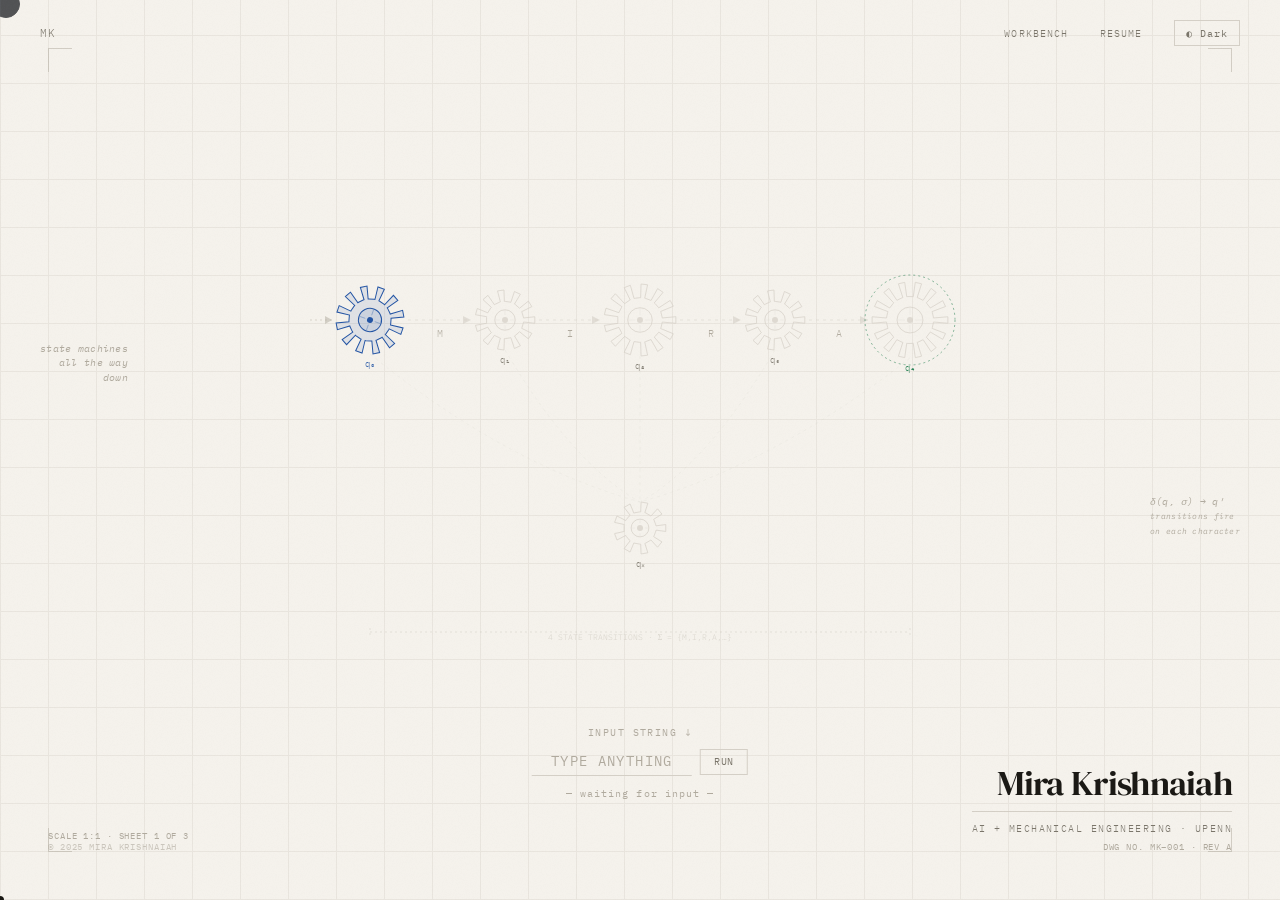
==== index.html @ 8bf353c4 "Initial site — Mira Krishnaiah portfolio Landing (DFA gear animation), Workbench (desk scene with pr" ====
<!DOCTYPE html>
<html lang="en">
<head>
<meta charset="UTF-8">
<meta name="viewport" content="width=device-width, initial-scale=1.0">
<title>Mira Krishnaiah</title>
<script>if(localStorage.getItem('theme')==='dark')document.documentElement.setAttribute('data-theme','dark');</script>
<link rel="preconnect" href="https://fonts.googleapis.com">
<link href="https://fonts.googleapis.com/css2?family=DM+Serif+Display:ital@0;1&family=IBM+Plex+Mono:ital,wght@0,300;0,400;0,500;1,300;1,400&family=DM+Sans:ital,wght@0,300;0,400;0,500;1,300&display=swap" rel="stylesheet">
<link rel="stylesheet" href="style.css">
<style>
/* ─────────────────────────────────────────────
   LANDING-SPECIFIC STYLES
───────────────────────────────────────────── */

/* Drawing frame — full-viewport centered canvas area */
.drawing-frame {
  position: relative;
  width: 100vw;
  height: 100vh;
  display: flex;
  align-items: center;
  justify-content: center;
  overflow: hidden;
}

/* Blueprint grid — very subtle */
.drawing-frame::before {
  content: '';
  position: absolute;
  inset: 0;
  background-image:
    repeating-linear-gradient(0deg, var(--rule) 0, var(--rule) 1px, transparent 1px, transparent 48px),
    repeating-linear-gradient(90deg, var(--rule) 0, var(--rule) 1px, transparent 1px, transparent 48px);
  opacity: 0.35;
}

/* Corner registration marks */
.reg {
  position: absolute;
  width: 24px; height: 24px;
  border-color: var(--ink4);
  border-style: solid;
  opacity: 0.5;
}
.reg-tl { top: 3rem; left: 3rem; border-width: 1px 0 0 1px; }
.reg-tr { top: 3rem; right: 3rem; border-width: 1px 1px 0 0; }
.reg-bl { bottom: 3rem; left: 3rem; border-width: 0 0 1px 1px; }
.reg-br { bottom: 3rem; right: 3rem; border-width: 0 1px 1px 0; }

/* Sheet title block — bottom right */
.title-block {
  position: absolute;
  bottom: 3rem; right: 3rem;
  text-align: right;
  opacity: 0;
  animation: fadeIn 1s ease 1.5s forwards;
}

.title-block-name {
  font-family: var(--font-display);
  font-size: 2.2rem;
  color: var(--ink);
  letter-spacing: -0.02em;
  line-height: 1;
}

.title-block-sub {
  font-family: var(--font-mono);
  font-size: 0.6rem;
  font-weight: 300;
  color: var(--ink3);
  letter-spacing: 0.15em;
  text-transform: uppercase;
  margin-top: 0.35rem;
}

.title-block-rule {
  width: 100%;
  height: 1px;
  background: var(--rule);
  margin: 0.6rem 0;
}

.title-block-meta {
  font-family: var(--font-mono);
  font-size: 0.55rem;
  color: var(--ink4);
  letter-spacing: 0.1em;
}

/* Drawing number — bottom left */
.drawing-number {
  position: absolute;
  bottom: 3rem; left: 3rem;
  font-family: var(--font-mono);
  font-size: 0.55rem;
  color: var(--ink4);
  letter-spacing: 0.1em;
  opacity: 0;
  animation: fadeIn 1s ease 1.8s forwards;
}

/* Margin annotations */
.margin-note {
  position: absolute;
  font-family: var(--font-mono);
  font-size: 0.6rem;
  font-style: italic;
  color: var(--ink4);
  letter-spacing: 0.03em;
  line-height: 1.5;
  max-width: 140px;
  opacity: 0;
  animation: fadeIn 1s ease 2s forwards;
  cursor: default;
}
.margin-note.left { text-align: right; }
.margin-note-1 {
  top: 38%; left: 2.5rem;
  text-align: right;
}
.margin-note-2 {
  top: 55%; right: 2.5rem;
  text-align: left;
}

/* Tooltip for margin note */
.margin-note[data-tooltip] {
  position: absolute;
}
.margin-note[data-tooltip]::after {
  content: attr(data-tooltip);
  position: absolute;
  left: calc(100% + 0.75rem);
  top: 0;
  background: var(--bg2);
  border: 1px solid var(--rule);
  color: var(--ink3);
  font-family: var(--font-mono);
  font-size: 0.55rem;
  font-style: normal;
  letter-spacing: 0.05em;
  padding: 0.3rem 0.6rem;
  white-space: nowrap;
  opacity: 0;
  pointer-events: none;
  transition: opacity 0.2s ease;
  z-index: 100;
}
.margin-note[data-tooltip]:hover::after {
  opacity: 1;
}

/* DFA canvas */
#dfa-canvas {
  position: relative;
  z-index: 10;
  opacity: 0;
  animation: fadeIn 1.2s ease 0.4s forwards;
}

/* Input terminal */
.terminal {
  position: absolute;
  bottom: 6.5rem;
  left: 50%;
  transform: translateX(-50%);
  z-index: 20;
  text-align: center;
  opacity: 0;
  animation: fadeIn 1s ease 2.2s forwards;
}

.terminal-label {
  font-family: var(--font-mono);
  font-size: 0.6rem;
  color: var(--ink4);
  letter-spacing: 0.15em;
  text-transform: uppercase;
  margin-bottom: 0.5rem;
}

.terminal-input-row {
  display: flex;
  align-items: center;
  gap: 0.5rem;
  justify-content: center;
}

#dfa-input {
  font-family: var(--font-mono);
  font-size: 0.85rem;
  font-weight: 400;
  letter-spacing: 0.2em;
  text-transform: uppercase;
  background: transparent;
  border: none;
  border-bottom: 1px solid var(--rule);
  color: var(--ink);
  width: 160px;
  padding: 0.3rem 0.5rem;
  text-align: center;
  outline: none;
  cursor: none;
  transition: border-color .2s;
  caret-color: var(--sapphire);
}
#dfa-input:focus { border-bottom-color: var(--sapphire); }
#dfa-input::placeholder { color: var(--ink4); letter-spacing: 0.1em; }

#dfa-run {
  font-family: var(--font-mono);
  font-size: 0.6rem;
  letter-spacing: 0.1em;
  text-transform: uppercase;
  background: none;
  border: 1px solid var(--rule);
  color: var(--ink3);
  padding: 0.35rem 0.8rem;
  cursor: none;
  transition: all .2s;
}
#dfa-run:hover {
  border-color: var(--sapphire);
  color: var(--sapphire);
}

#dfa-status {
  font-family: var(--font-mono);
  font-size: 0.65rem;
  letter-spacing: 0.1em;
  margin-top: 0.6rem;
  height: 1em;
  transition: color .3s;
}
.status-accept { color: var(--accept); }
.status-reject { color: var(--reject); }
.status-idle   { color: var(--ink4); }

/* Dimension line SVG overlay */
#dim-svg {
  position: absolute;
  inset: 0;
  width: 100%; height: 100%;
  pointer-events: none;
  z-index: 5;
  opacity: 0;
  animation: fadeIn 1s ease 1.6s forwards;
}
</style>
</head>
<body>

<!-- NAV -->
<nav>
  <a href="index.html" class="nav-sig">MK</a>
  <div class="nav-right">
    <a href="workbench.html" class="nav-link">Workbench</a>
    <a href="resume.html" class="nav-link">Resume</a>
    <button id="theme-btn">◐ Dark</button>
  </div>
</nav>

<!-- MAIN DRAWING FRAME -->
<div class="drawing-frame">

  <!-- Registration marks -->
  <div class="reg reg-tl"></div>
  <div class="reg reg-tr"></div>
  <div class="reg reg-bl"></div>
  <div class="reg reg-br"></div>

  <!-- Dimension line SVG overlay -->
  <svg id="dim-svg" xmlns="http://www.w3.org/2000/svg"></svg>

  <!-- DFA Canvas -->
  <canvas id="dfa-canvas"></canvas>

  <!-- Margin annotations -->
  <div class="margin-note margin-note-1" data-tooltip="— cf. Ghrist, MTM">
    state machines<br>all the way<br>down
  </div>

  <div class="margin-note margin-note-2">
    δ(q, σ) → q′<br>
    <span style="color:var(--ink4);font-size:0.5rem;">transitions fire<br>on each character</span>
  </div>

  <!-- Input terminal -->
  <div class="terminal">
    <div class="terminal-label">Input string ↓</div>
    <div class="terminal-input-row">
      <input id="dfa-input" type="text" maxlength="12" placeholder="type anything" autocomplete="off" spellcheck="false">
      <button id="dfa-run">Run</button>
    </div>
    <div id="dfa-status" class="status-idle">— waiting for input —</div>
  </div>

  <!-- Title block -->
  <div class="title-block">
    <div class="title-block-name">Mira Krishnaiah</div>
    <div class="title-block-rule"></div>
    <div class="title-block-sub">AI + Mechanical Engineering · UPenn</div>
    <div style="height:0.4rem"></div>
    <div class="title-block-meta">DWG NO. MK–001 · REV A</div>
  </div>

  <!-- Drawing number -->
  <div class="drawing-number">
    SCALE 1:1 · SHEET 1 OF 3<br>
    <span style="opacity:0.6">© 2025 MIRA KRISHNAIAH</span>
  </div>

</div>

<!-- cursor elements -->
<div id="cur-dot"></div>
<div id="cur-ring"></div>

<script src="dfa.js"></script>
<script src="cursor.js"></script>

<!-- theme toggle JS -->
<script>
(function() {
  const btn = document.getElementById('theme-btn');
  if (!btn) return;
  const isDark = () => document.documentElement.getAttribute('data-theme') === 'dark';
  btn.textContent = isDark() ? '◑ Light' : '◐ Dark';
  btn.addEventListener('click', function() {
    const dark = !isDark();
    document.documentElement.setAttribute('data-theme', dark ? 'dark' : '');
    localStorage.setItem('theme', dark ? 'dark' : 'light');
    btn.textContent = dark ? '◑ Light' : '◐ Dark';
    if (typeof drawDFA === 'function') drawDFA();
  });
})();
</script>
</body>
</html>
---- style.css ----
/* ═══════════════════════════════════════════════════════════
   style.css — Mira Krishnaiah Portfolio
   Shared styles across all pages
   ═══════════════════════════════════════════════════════════ */

/* ─────────────────────────────────────────────
   DESIGN TOKENS
───────────────────────────────────────────── */
:root {
  --bg:        #f5f2ec;
  --bg2:       #edeae2;
  --ink:       #1a1814;
  --ink2:      #3d3a34;
  --ink3:      #7a756a;
  --ink4:      #b0aa9e;
  --rule:      #d4cfc6;
  --metal:     #8a9aaa;
  --metal2:    #c8d4dc;
  --sapphire:  #2455a4;
  --amber:     #c47c1a;
  --emerald:   #1a7a4a;
  --ruby:      #a42424;
  --accept:    #1a7a4a;
  --reject:    #a42424;
  --active:    #2455a4;

  --font-display: 'DM Serif Display', Georgia, serif;
  --font-mono:    'IBM Plex Mono', 'Courier New', monospace;
  --font-body:    'DM Sans', system-ui, sans-serif;
}

[data-theme="dark"] {
  --bg:        #141210;
  --bg2:       #1c1a17;
  --ink:       #f0ece4;
  --ink2:      #c8c4bc;
  --ink3:      #7a7570;
  --ink4:      #4a4640;
  --rule:      #2a2720;
  --metal:     #6a7a8a;
  --metal2:    #2a3540;
  --sapphire:  #4a7fd4;
  --amber:     #d4962a;
  --emerald:   #2a9a5a;
  --ruby:      #c43434;
}

/* ─────────────────────────────────────────────
   RESET
───────────────────────────────────────────── */
*, *::before, *::after {
  box-sizing: border-box;
  margin: 0;
  padding: 0;
}

html { font-size: 16px; }

/* ─────────────────────────────────────────────
   BODY + PAPER TEXTURE
───────────────────────────────────────────── */
body {
  background: var(--bg);
  color: var(--ink);
  font-family: var(--font-body);
  min-height: 100vh;
  overflow-x: hidden;
  cursor: none;
  transition: background 0.4s ease, color 0.4s ease;
}

body::before {
  content: '';
  position: fixed;
  inset: 0;
  background-image: url("data:image/svg+xml,%3Csvg xmlns='http://www.w3.org/2000/svg' width='300' height='300'%3E%3Cfilter id='n'%3E%3CfeTurbulence type='fractalNoise' baseFrequency='0.9' numOctaves='4' stitchTiles='stitch'/%3E%3C/filter%3E%3Crect width='300' height='300' filter='url(%23n)' opacity='0.04'/%3E%3C/svg%3E");
  pointer-events: none;
  z-index: 1;
  opacity: 0.5;
}

/* ─────────────────────────────────────────────
   NAV
───────────────────────────────────────────── */
nav {
  position: fixed;
  top: 0; left: 0; right: 0;
  z-index: 500;
  display: flex;
  align-items: center;
  justify-content: space-between;
  padding: 1.25rem 2.5rem;
  background: transparent;
}

.nav-sig {
  font-family: var(--font-mono);
  font-size: 0.7rem;
  font-weight: 300;
  color: var(--ink3);
  letter-spacing: 0.12em;
  text-transform: uppercase;
  text-decoration: none;
  transition: color .2s;
  cursor: none;
}
.nav-sig:hover { color: var(--sapphire); }

.nav-right {
  display: flex;
  align-items: center;
  gap: 2rem;
}

.nav-link {
  font-family: var(--font-mono);
  font-size: 0.65rem;
  font-weight: 300;
  color: var(--ink3);
  text-decoration: none;
  letter-spacing: 0.1em;
  text-transform: uppercase;
  transition: color .2s;
  cursor: none;
  position: relative;
}
.nav-link::after {
  content: '';
  position: absolute;
  bottom: -3px; left: 0;
  width: 0; height: 1px;
  background: var(--sapphire);
  transition: width .25s ease;
}
.nav-link:hover { color: var(--sapphire); }
.nav-link:hover::after { width: 100%; }
.nav-link.active {
  color: var(--ink2);
}
.nav-link.active::after {
  width: 100%;
  background: var(--ink4);
}

/* theme toggle */
#theme-btn {
  background: none;
  border: 1px solid var(--rule);
  color: var(--ink3);
  font-family: var(--font-mono);
  font-size: 0.6rem;
  letter-spacing: 0.1em;
  padding: 0.35rem 0.7rem;
  cursor: none;
  transition: all .2s;
}
#theme-btn:hover {
  border-color: var(--ink3);
  color: var(--ink);
}

/* ─────────────────────────────────────────────
   CURSOR
───────────────────────────────────────────── */
#cur-dot {
  position: fixed;
  width: 8px;
  height: 8px;
  background: var(--ink);
  border-radius: 50%;
  pointer-events: none;
  z-index: 9999;
  transform: translate(-50%, -50%);
  transition: width .15s, height .15s, background .15s;
}

#cur-ring {
  position: fixed;
  width: 28px;
  height: 28px;
  border: 1px solid white;
  border-radius: 50%;
  pointer-events: none;
  z-index: 9998;
  transform: translate(-50%, -50%);
  mix-blend-mode: difference;
  background: white;
  opacity: 0.7;
  transition: width .2s, height .2s, opacity .2s;
}

#cur-dot.hover {
  width: 14px;
  height: 14px;
}

#cur-ring.hover {
  width: 44px;
  height: 44px;
}

/* ─────────────────────────────────────────────
   ANIMATIONS
───────────────────────────────────────────── */
@keyframes fadeIn {
  from { opacity: 0; }
  to   { opacity: 1; }
}

@keyframes fadeUp {
  from { opacity: 0; transform: translateY(12px); }
  to   { opacity: 1; transform: translateY(0); }
}
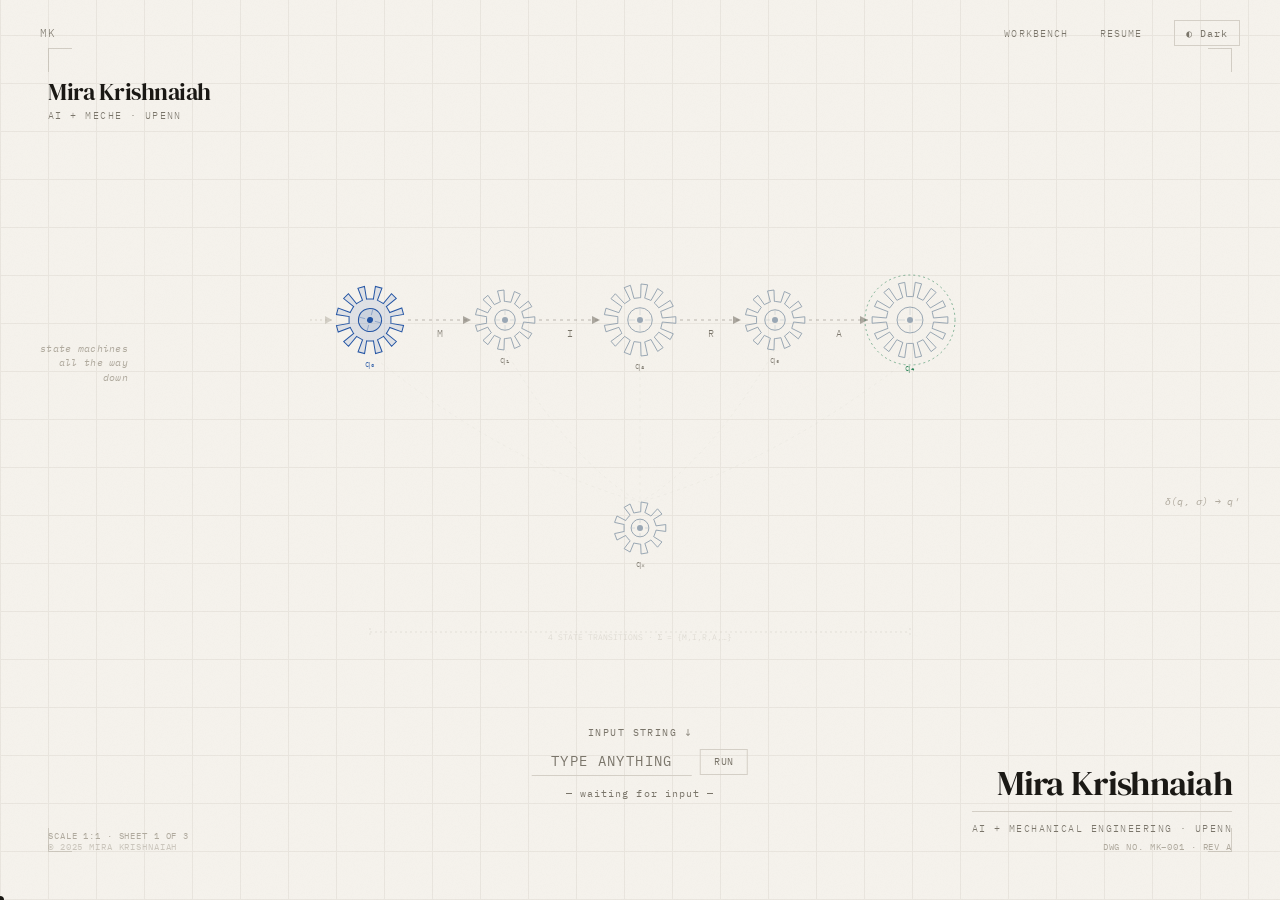
==== commit 33512247: "Portfolio updates across all three pages Landing (index.html): remove Ghrist tooltip + transitions-f" ====
--- a/index.html
+++ b/index.html
@@ -125,31 +125,29 @@
   text-align: left;
 }
 
-/* Tooltip for margin note */
-.margin-note[data-tooltip] {
-  position: absolute;
-}
-.margin-note[data-tooltip]::after {
-  content: attr(data-tooltip);
-  position: absolute;
-  left: calc(100% + 0.75rem);
-  top: 0;
-  background: var(--bg2);
-  border: 1px solid var(--rule);
+/* Name block — top left */
+.name-block {
+  position: absolute;
+  top: 5rem; left: 3rem;
+  opacity: 0;
+  animation: fadeIn 1s ease 1.5s forwards;
+  z-index: 10;
+}
+.name-block-name {
+  font-family: var(--font-display);
+  font-size: 1.5rem;
+  color: var(--ink);
+  letter-spacing: -0.02em;
+  line-height: 1;
+}
+.name-block-sub {
+  font-family: var(--font-mono);
+  font-size: 0.6rem;
+  font-weight: 300;
   color: var(--ink3);
-  font-family: var(--font-mono);
-  font-size: 0.55rem;
-  font-style: normal;
-  letter-spacing: 0.05em;
-  padding: 0.3rem 0.6rem;
-  white-space: nowrap;
-  opacity: 0;
-  pointer-events: none;
-  transition: opacity 0.2s ease;
-  z-index: 100;
-}
-.margin-note[data-tooltip]:hover::after {
-  opacity: 1;
+  letter-spacing: 0.15em;
+  text-transform: uppercase;
+  margin-top: 0.3rem;
 }
 
 /* DFA canvas */
@@ -175,7 +173,7 @@
 .terminal-label {
   font-family: var(--font-mono);
   font-size: 0.6rem;
-  color: var(--ink4);
+  color: var(--ink3);
   letter-spacing: 0.15em;
   text-transform: uppercase;
   margin-bottom: 0.5rem;
@@ -207,7 +205,7 @@
   caret-color: var(--sapphire);
 }
 #dfa-input:focus { border-bottom-color: var(--sapphire); }
-#dfa-input::placeholder { color: var(--ink4); letter-spacing: 0.1em; }
+#dfa-input::placeholder { color: var(--ink3); letter-spacing: 0.1em; }
 
 #dfa-run {
   font-family: var(--font-mono);
@@ -236,7 +234,7 @@
 }
 .status-accept { color: var(--accept); }
 .status-reject { color: var(--reject); }
-.status-idle   { color: var(--ink4); }
+.status-idle   { color: var(--ink3); }
 
 /* Dimension line SVG overlay */
 #dim-svg {
@@ -278,13 +276,18 @@
   <canvas id="dfa-canvas"></canvas>
 
   <!-- Margin annotations -->
-  <div class="margin-note margin-note-1" data-tooltip="— cf. Ghrist, MTM">
+  <!-- Name block — top left -->
+  <div class="name-block">
+    <div class="name-block-name">Mira Krishnaiah</div>
+    <div class="name-block-sub">AI + MechE · UPenn</div>
+  </div>
+
+  <div class="margin-note margin-note-1">
     state machines<br>all the way<br>down
   </div>
 
   <div class="margin-note margin-note-2">
-    δ(q, σ) → q′<br>
-    <span style="color:var(--ink4);font-size:0.5rem;">transitions fire<br>on each character</span>
+    δ(q, σ) → q′
   </div>
 
   <!-- Input terminal -->
--- a/style.css
+++ b/style.css
@@ -175,18 +175,7 @@
 }
 
 #cur-ring {
-  position: fixed;
-  width: 28px;
-  height: 28px;
-  border: 1px solid white;
-  border-radius: 50%;
-  pointer-events: none;
-  z-index: 9998;
-  transform: translate(-50%, -50%);
-  mix-blend-mode: difference;
-  background: white;
-  opacity: 0.7;
-  transition: width .2s, height .2s, opacity .2s;
+  display: none;
 }
 
 #cur-dot.hover {
@@ -194,10 +183,6 @@
   height: 14px;
 }
 
-#cur-ring.hover {
-  width: 44px;
-  height: 44px;
-}
 
 /* ─────────────────────────────────────────────
    ANIMATIONS
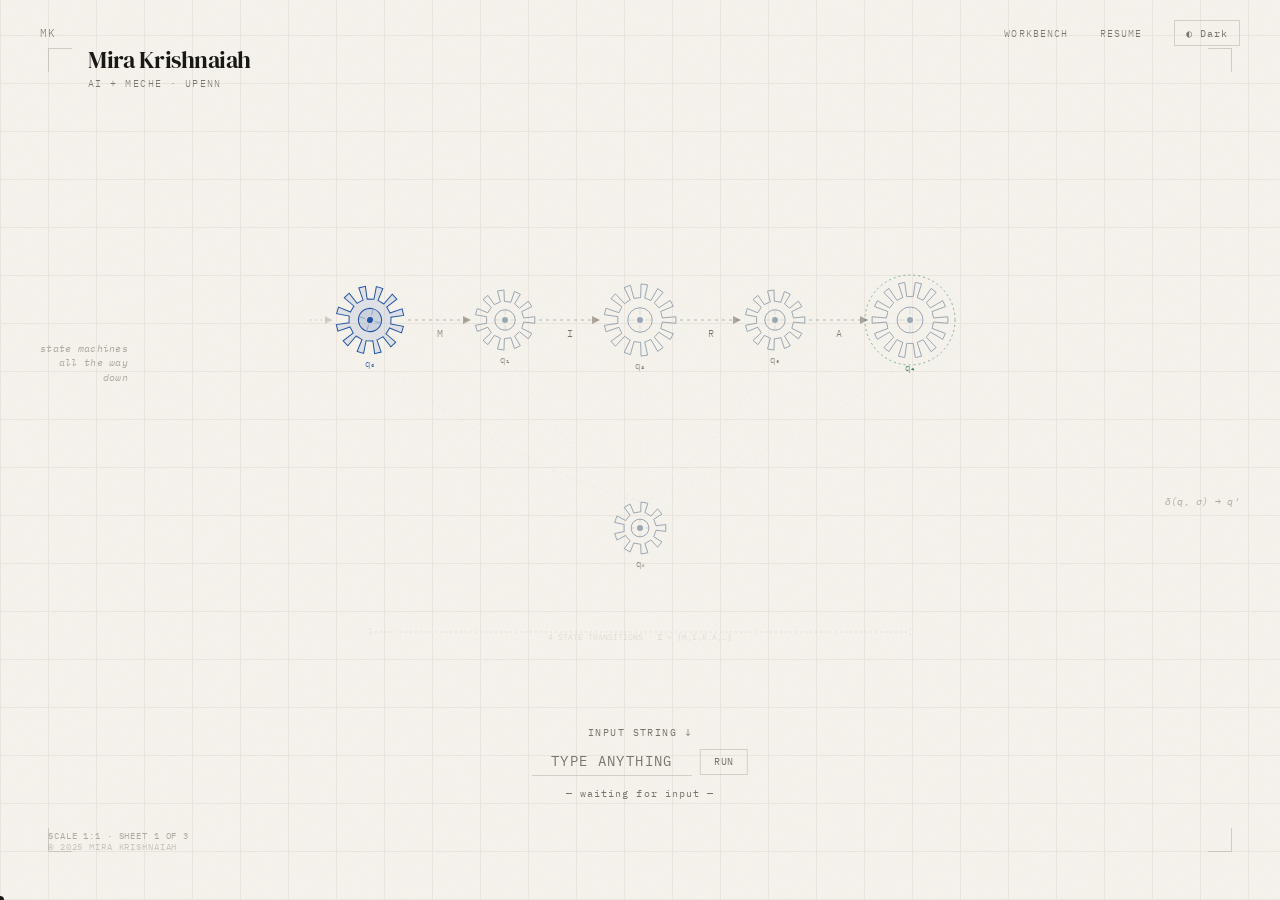
==== commit 6cbe7bc7: "Landing: remove bottom-right name block, reposition top-left name block Co-Authored-By: Claude Sonne" ====
--- a/index.html
+++ b/index.html
@@ -48,47 +48,6 @@
 .reg-bl { bottom: 3rem; left: 3rem; border-width: 0 0 1px 1px; }
 .reg-br { bottom: 3rem; right: 3rem; border-width: 0 1px 1px 0; }
 
-/* Sheet title block — bottom right */
-.title-block {
-  position: absolute;
-  bottom: 3rem; right: 3rem;
-  text-align: right;
-  opacity: 0;
-  animation: fadeIn 1s ease 1.5s forwards;
-}
-
-.title-block-name {
-  font-family: var(--font-display);
-  font-size: 2.2rem;
-  color: var(--ink);
-  letter-spacing: -0.02em;
-  line-height: 1;
-}
-
-.title-block-sub {
-  font-family: var(--font-mono);
-  font-size: 0.6rem;
-  font-weight: 300;
-  color: var(--ink3);
-  letter-spacing: 0.15em;
-  text-transform: uppercase;
-  margin-top: 0.35rem;
-}
-
-.title-block-rule {
-  width: 100%;
-  height: 1px;
-  background: var(--rule);
-  margin: 0.6rem 0;
-}
-
-.title-block-meta {
-  font-family: var(--font-mono);
-  font-size: 0.55rem;
-  color: var(--ink4);
-  letter-spacing: 0.1em;
-}
-
 /* Drawing number — bottom left */
 .drawing-number {
   position: absolute;
@@ -128,7 +87,7 @@
 /* Name block — top left */
 .name-block {
   position: absolute;
-  top: 5rem; left: 3rem;
+  top: 3rem; left: 5.5rem;
   opacity: 0;
   animation: fadeIn 1s ease 1.5s forwards;
   z-index: 10;
@@ -298,15 +257,6 @@
       <button id="dfa-run">Run</button>
     </div>
     <div id="dfa-status" class="status-idle">— waiting for input —</div>
-  </div>
-
-  <!-- Title block -->
-  <div class="title-block">
-    <div class="title-block-name">Mira Krishnaiah</div>
-    <div class="title-block-rule"></div>
-    <div class="title-block-sub">AI + Mechanical Engineering · UPenn</div>
-    <div style="height:0.4rem"></div>
-    <div class="title-block-meta">DWG NO. MK–001 · REV A</div>
   </div>
 
   <!-- Drawing number -->
